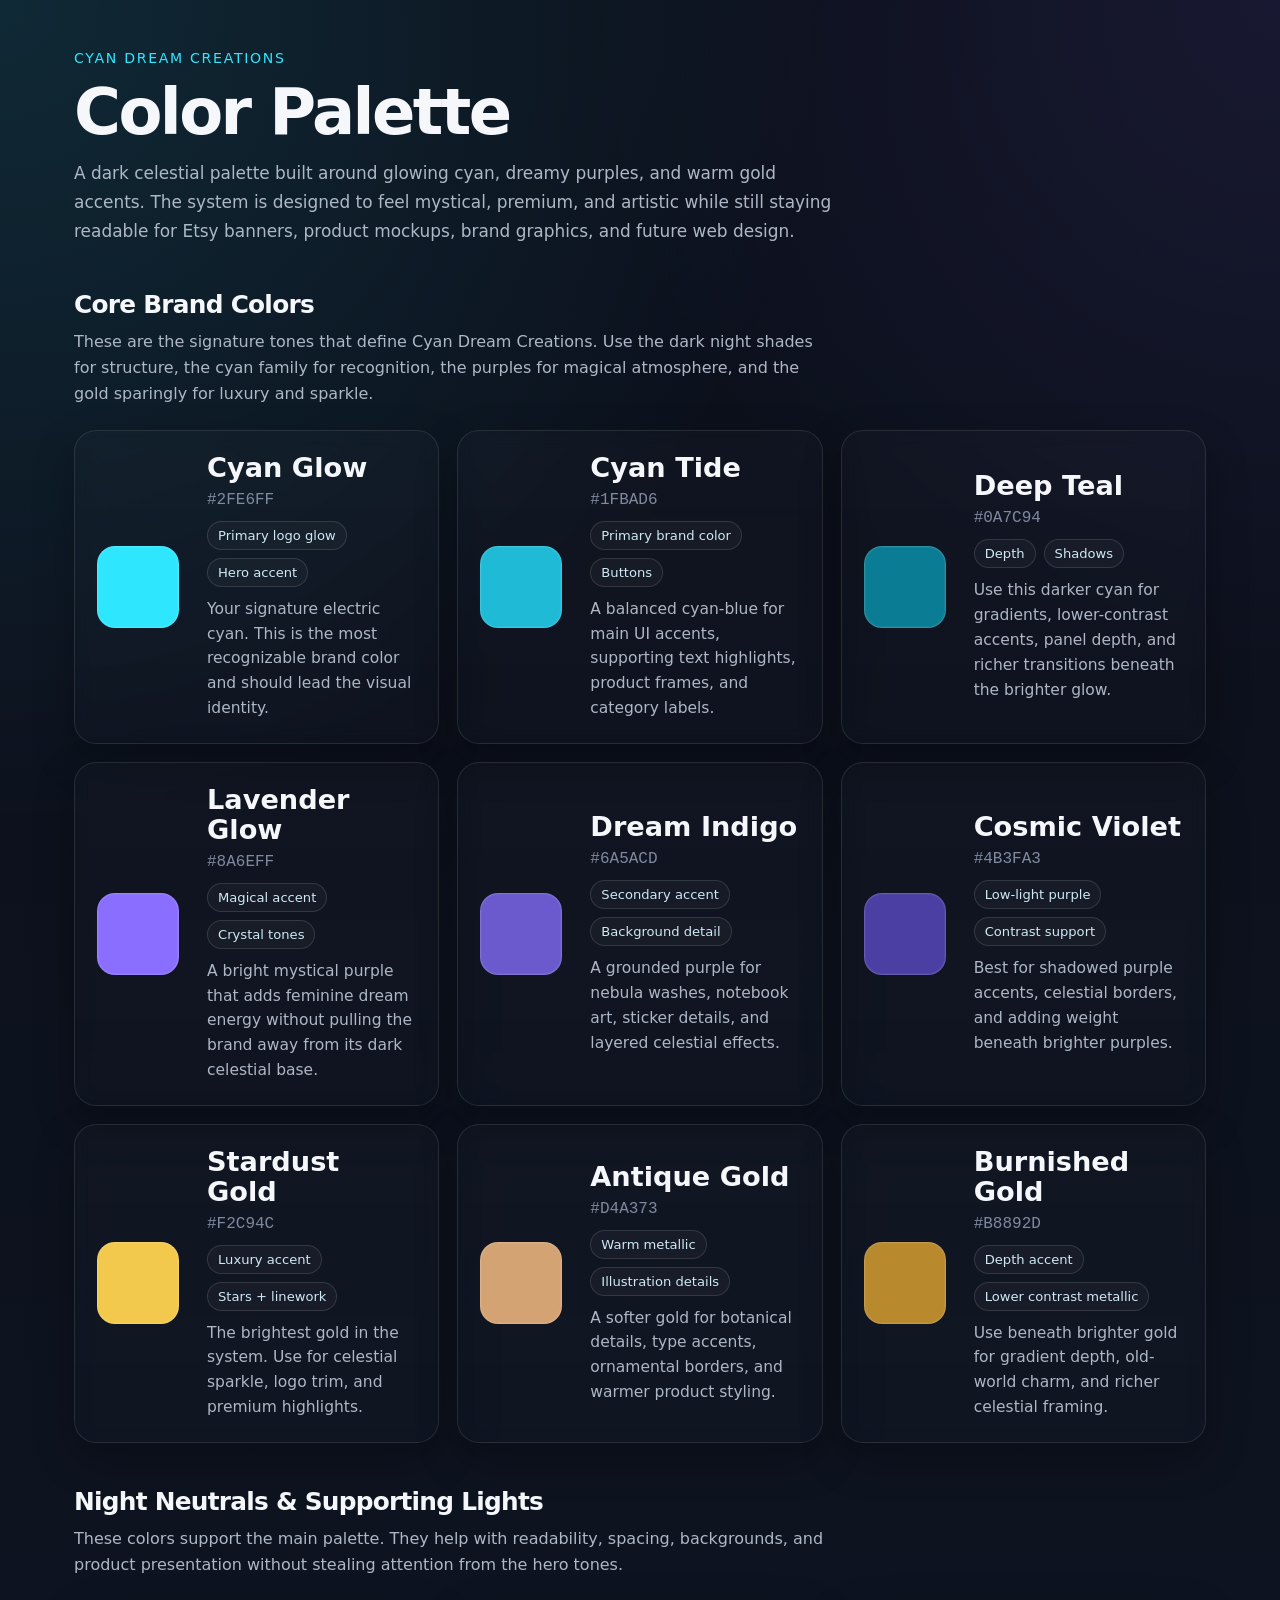
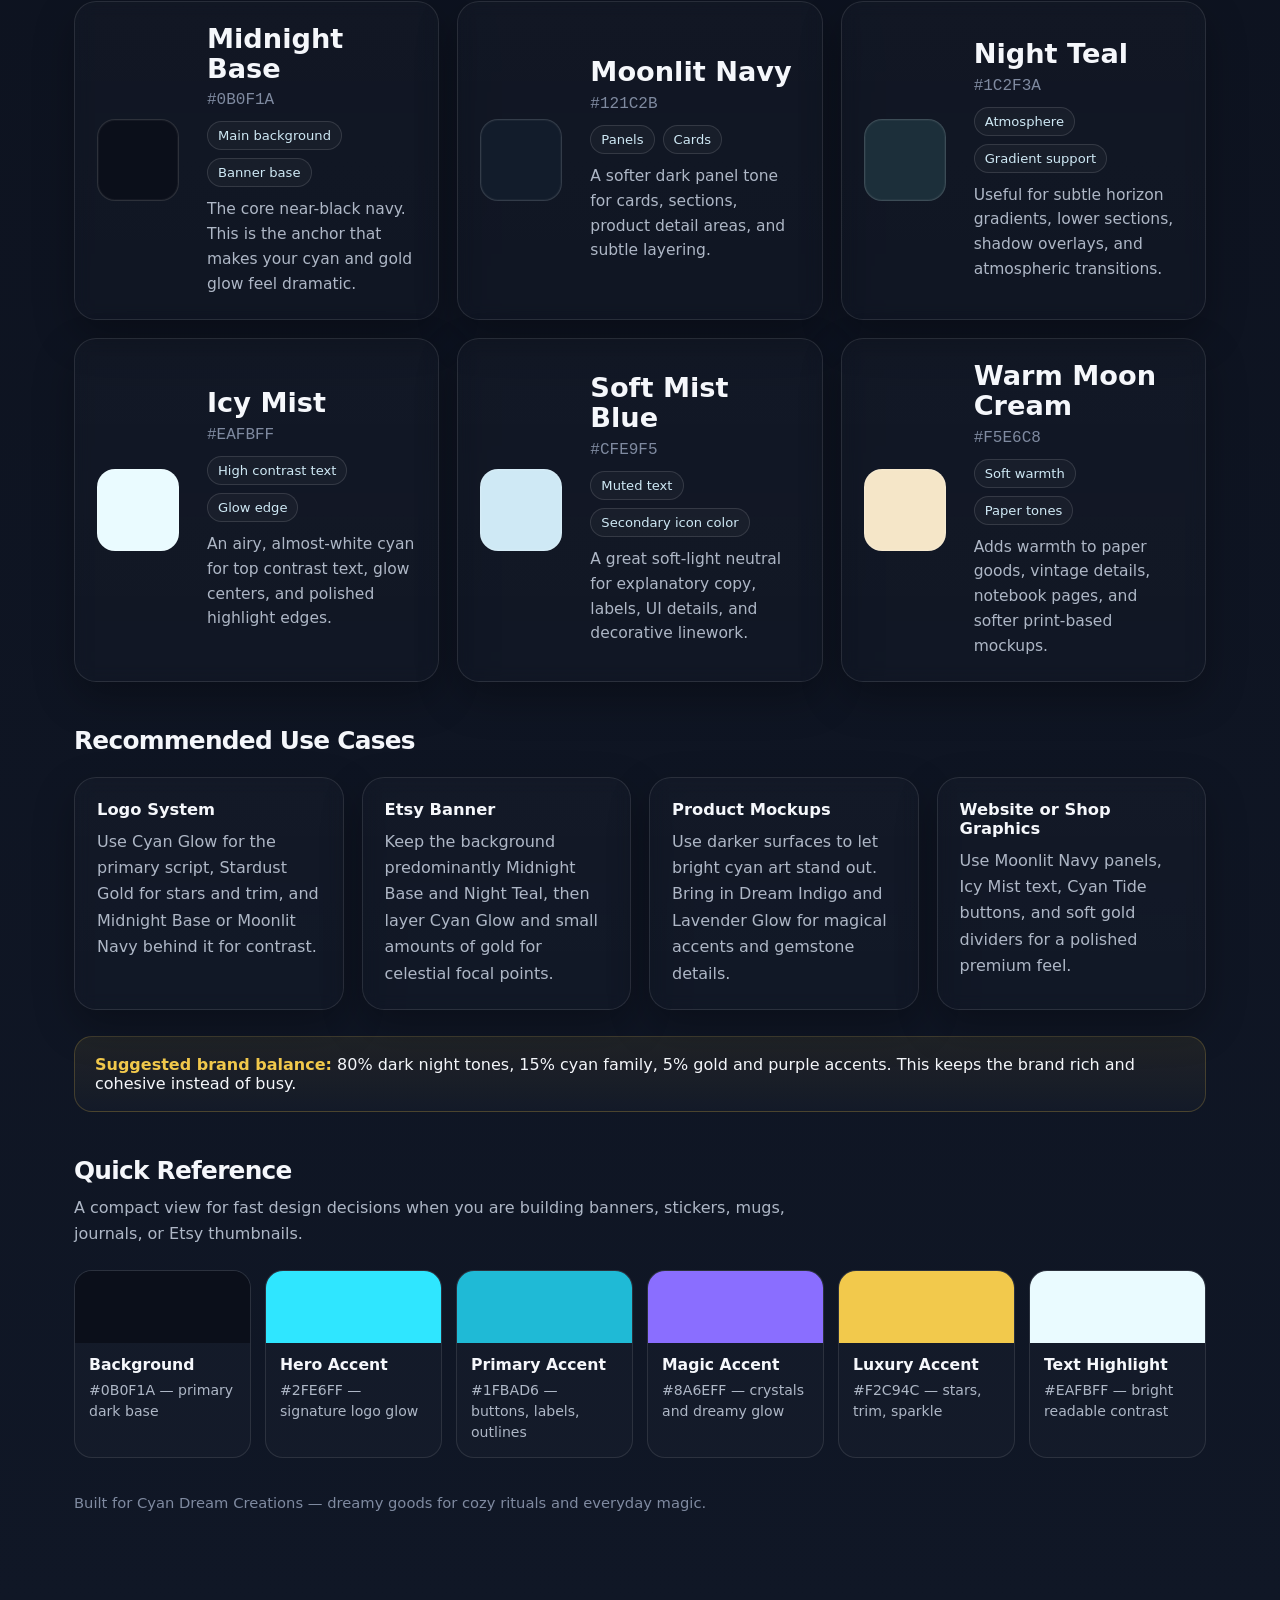
==== index.html @ 08e85e18 "Color Pallet" ====
<!DOCTYPE html>
<html lang="en">
  <head>
    <meta charset="UTF-8" />
    <meta name="viewport" content="width=device-width, initial-scale=1.0" />
    <title>Cyan Dream Creations — Color Palette</title>
    <style>
      :root {
        --bg: #0b0f1a;
        --panel: #121c2b;
        --panel-2: #162336;
        --border: rgba(255, 255, 255, 0.1);
        --text: #f5f7fb;
        --muted: #aeb7c6;
        --muted-2: #7f8aa0;

        --cyan-100: #eafbff;
        --cyan-300: #2fe6ff;
        --cyan-500: #1fbad6;
        --cyan-700: #0a7c94;

        --purple-400: #8a6eff;
        --purple-500: #6a5acd;
        --purple-700: #4b3fa3;

        --gold-300: #f2c94c;
        --gold-500: #d4a373;
        --gold-700: #b8892d;

        --night-700: #1c2f3a;
        --mist-200: #cfe9f5;
        --cream-200: #f5e6c8;

        --shadow: 0 16px 40px rgba(0, 0, 0, 0.28);
        --radius: 22px;
      }

      * {
        box-sizing: border-box;
      }

      body {
        margin: 0;
        font-family: Inter, ui-sans-serif, system-ui, -apple-system, BlinkMacSystemFont, "Segoe UI", sans-serif;
        color: var(--text);
        background:
          radial-gradient(circle at top left, rgba(47, 230, 255, 0.12), transparent 24%),
          radial-gradient(circle at top right, rgba(138, 110, 255, 0.1), transparent 20%),
          linear-gradient(180deg, #0b0f1a 0%, #101726 100%);
        min-height: 100vh;
      }

      .wrap {
        max-width: 1180px;
        margin: 0 auto;
        padding: 48px 24px 80px;
      }

      .hero {
        margin-bottom: 42px;
      }

      .eyebrow {
        display: inline-block;
        color: var(--cyan-300);
        font-size: 0.88rem;
        letter-spacing: 0.12em;
        text-transform: uppercase;
        margin-bottom: 14px;
      }

      h1 {
        margin: 0 0 14px;
        font-size: clamp(2.3rem, 5vw, 4rem);
        line-height: 1.02;
        letter-spacing: -0.04em;
      }

      .hero p {
        max-width: 760px;
        margin: 0;
        color: var(--muted);
        font-size: 1.06rem;
        line-height: 1.7;
      }

      .section {
        margin-top: 44px;
      }

      .section h2 {
        margin: 0 0 10px;
        font-size: 1.55rem;
        letter-spacing: -0.03em;
      }

      .section-note {
        margin: 0 0 22px;
        color: var(--muted);
        line-height: 1.65;
        max-width: 760px;
      }

      .grid {
        display: grid;
        gap: 18px;
      }

      .grid.cards {
        grid-template-columns: repeat(auto-fit, minmax(290px, 1fr));
      }

      .card {
        background: linear-gradient(180deg, rgba(255,255,255,0.02), rgba(255,255,255,0.01));
        border: 1px solid var(--border);
        border-radius: var(--radius);
        padding: 22px;
        box-shadow: var(--shadow);
        backdrop-filter: blur(8px);
      }

      .color-card {
        display: grid;
        grid-template-columns: 92px 1fr;
        gap: 18px;
        align-items: center;
        min-height: 148px;
      }

      .swatch {
        width: 82px;
        height: 82px;
        border-radius: 18px;
        border: 1px solid rgba(255,255,255,0.14);
        box-shadow: inset 0 0 0 1px rgba(255,255,255,0.04);
      }

      .label {
        margin: 0 0 6px;
        font-size: 1.7rem;
        line-height: 1.1;
      }

      .hex {
        display: inline-block;
        color: var(--muted-2);
        font-family: ui-monospace, SFMono-Regular, Menlo, Consolas, monospace;
        font-size: 1rem;
        margin-bottom: 12px;
      }

      .meta {
        display: flex;
        flex-wrap: wrap;
        gap: 8px;
        margin-bottom: 10px;
      }

      .chip {
        border: 1px solid rgba(255,255,255,0.12);
        color: var(--mist-200);
        padding: 6px 10px;
        border-radius: 999px;
        font-size: 0.82rem;
        background: rgba(255,255,255,0.03);
      }

      .desc {
        margin: 0;
        color: var(--muted);
        line-height: 1.6;
        font-size: 0.97rem;
      }

      .usage {
        display: grid;
        grid-template-columns: repeat(auto-fit, minmax(220px, 1fr));
        gap: 18px;
        margin-top: 22px;
      }

      .usage h3 {
        margin: 0 0 10px;
        font-size: 1.02rem;
      }

      .usage p {
        margin: 0;
        color: var(--muted);
        line-height: 1.65;
      }

      .brand-rule {
        margin-top: 26px;
        padding: 18px 20px;
        border-radius: 18px;
        border: 1px solid rgba(242, 201, 76, 0.2);
        background: linear-gradient(180deg, rgba(242, 201, 76, 0.08), rgba(255,255,255,0.02));
      }

      .brand-rule strong {
        color: var(--gold-300);
      }

      .mini-grid {
        display: grid;
        grid-template-columns: repeat(auto-fit, minmax(160px, 1fr));
        gap: 14px;
        margin-top: 18px;
      }

      .mini {
        border: 1px solid var(--border);
        border-radius: 18px;
        overflow: hidden;
        background: rgba(255,255,255,0.02);
      }

      .mini .top {
        height: 72px;
      }

      .mini .bottom {
        padding: 12px 14px 14px;
      }

      .mini .bottom h4 {
        margin: 0 0 6px;
        font-size: 0.98rem;
      }

      .mini .bottom p {
        margin: 0;
        font-size: 0.88rem;
        line-height: 1.5;
        color: var(--muted);
      }

      .footer-note {
        margin-top: 36px;
        color: var(--muted-2);
        font-size: 0.92rem;
      }

      @media (max-width: 720px) {
        .wrap {
          padding: 32px 16px 60px;
        }

        .color-card {
          grid-template-columns: 1fr;
          align-items: start;
        }

        .swatch {
          width: 100%;
          height: 92px;
        }
      }
    </style>
  </head>
  <body>
    <main class="wrap">
      <section class="hero">
        <div class="eyebrow">Cyan Dream Creations</div>
        <h1>Color Palette</h1>
        <p>
          A dark celestial palette built around glowing cyan, dreamy purples, and warm gold accents.
          The system is designed to feel mystical, premium, and artistic while still staying readable
          for Etsy banners, product mockups, brand graphics, and future web design.
        </p>
      </section>

      <section class="section">
        <h2>Core Brand Colors</h2>
        <p class="section-note">
          These are the signature tones that define Cyan Dream Creations. Use the dark night shades for structure,
          the cyan family for recognition, the purples for magical atmosphere, and the gold sparingly for luxury and sparkle.
        </p>

        <div class="grid cards">
          <article class="card color-card">
            <div class="swatch" style="background:#2FE6FF"></div>
            <div>
              <h3 class="label">Cyan Glow</h3>
              <span class="hex">#2FE6FF</span>
              <div class="meta">
                <span class="chip">Primary logo glow</span>
                <span class="chip">Hero accent</span>
              </div>
              <p class="desc">Your signature electric cyan. This is the most recognizable brand color and should lead the visual identity.</p>
            </div>
          </article>

          <article class="card color-card">
            <div class="swatch" style="background:#1FBAD6"></div>
            <div>
              <h3 class="label">Cyan Tide</h3>
              <span class="hex">#1FBAD6</span>
              <div class="meta">
                <span class="chip">Primary brand color</span>
                <span class="chip">Buttons</span>
              </div>
              <p class="desc">A balanced cyan-blue for main UI accents, supporting text highlights, product frames, and category labels.</p>
            </div>
          </article>

          <article class="card color-card">
            <div class="swatch" style="background:#0A7C94"></div>
            <div>
              <h3 class="label">Deep Teal</h3>
              <span class="hex">#0A7C94</span>
              <div class="meta">
                <span class="chip">Depth</span>
                <span class="chip">Shadows</span>
              </div>
              <p class="desc">Use this darker cyan for gradients, lower-contrast accents, panel depth, and richer transitions beneath the brighter glow.</p>
            </div>
          </article>

          <article class="card color-card">
            <div class="swatch" style="background:#8A6EFF"></div>
            <div>
              <h3 class="label">Lavender Glow</h3>
              <span class="hex">#8A6EFF</span>
              <div class="meta">
                <span class="chip">Magical accent</span>
                <span class="chip">Crystal tones</span>
              </div>
              <p class="desc">A bright mystical purple that adds feminine dream energy without pulling the brand away from its dark celestial base.</p>
            </div>
          </article>

          <article class="card color-card">
            <div class="swatch" style="background:#6A5ACD"></div>
            <div>
              <h3 class="label">Dream Indigo</h3>
              <span class="hex">#6A5ACD</span>
              <div class="meta">
                <span class="chip">Secondary accent</span>
                <span class="chip">Background detail</span>
              </div>
              <p class="desc">A grounded purple for nebula washes, notebook art, sticker details, and layered celestial effects.</p>
            </div>
          </article>

          <article class="card color-card">
            <div class="swatch" style="background:#4B3FA3"></div>
            <div>
              <h3 class="label">Cosmic Violet</h3>
              <span class="hex">#4B3FA3</span>
              <div class="meta">
                <span class="chip">Low-light purple</span>
                <span class="chip">Contrast support</span>
              </div>
              <p class="desc">Best for shadowed purple accents, celestial borders, and adding weight beneath brighter purples.</p>
            </div>
          </article>

          <article class="card color-card">
            <div class="swatch" style="background:#F2C94C"></div>
            <div>
              <h3 class="label">Stardust Gold</h3>
              <span class="hex">#F2C94C</span>
              <div class="meta">
                <span class="chip">Luxury accent</span>
                <span class="chip">Stars + linework</span>
              </div>
              <p class="desc">The brightest gold in the system. Use for celestial sparkle, logo trim, and premium highlights.</p>
            </div>
          </article>

          <article class="card color-card">
            <div class="swatch" style="background:#D4A373"></div>
            <div>
              <h3 class="label">Antique Gold</h3>
              <span class="hex">#D4A373</span>
              <div class="meta">
                <span class="chip">Warm metallic</span>
                <span class="chip">Illustration details</span>
              </div>
              <p class="desc">A softer gold for botanical details, type accents, ornamental borders, and warmer product styling.</p>
            </div>
          </article>

          <article class="card color-card">
            <div class="swatch" style="background:#B8892D"></div>
            <div>
              <h3 class="label">Burnished Gold</h3>
              <span class="hex">#B8892D</span>
              <div class="meta">
                <span class="chip">Depth accent</span>
                <span class="chip">Lower contrast metallic</span>
              </div>
              <p class="desc">Use beneath brighter gold for gradient depth, old-world charm, and richer celestial framing.</p>
            </div>
          </article>
        </div>
      </section>

      <section class="section">
        <h2>Night Neutrals & Supporting Lights</h2>
        <p class="section-note">
          These colors support the main palette. They help with readability, spacing, backgrounds, and product presentation without stealing attention from the hero tones.
        </p>

        <div class="grid cards">
          <article class="card color-card">
            <div class="swatch" style="background:#0B0F1A"></div>
            <div>
              <h3 class="label">Midnight Base</h3>
              <span class="hex">#0B0F1A</span>
              <div class="meta">
                <span class="chip">Main background</span>
                <span class="chip">Banner base</span>
              </div>
              <p class="desc">The core near-black navy. This is the anchor that makes your cyan and gold glow feel dramatic.</p>
            </div>
          </article>

          <article class="card color-card">
            <div class="swatch" style="background:#121C2B"></div>
            <div>
              <h3 class="label">Moonlit Navy</h3>
              <span class="hex">#121C2B</span>
              <div class="meta">
                <span class="chip">Panels</span>
                <span class="chip">Cards</span>
              </div>
              <p class="desc">A softer dark panel tone for cards, sections, product detail areas, and subtle layering.</p>
            </div>
          </article>

          <article class="card color-card">
            <div class="swatch" style="background:#1C2F3A"></div>
            <div>
              <h3 class="label">Night Teal</h3>
              <span class="hex">#1C2F3A</span>
              <div class="meta">
                <span class="chip">Atmosphere</span>
                <span class="chip">Gradient support</span>
              </div>
              <p class="desc">Useful for subtle horizon gradients, lower sections, shadow overlays, and atmospheric transitions.</p>
            </div>
          </article>

          <article class="card color-card">
            <div class="swatch" style="background:#EAFBFF"></div>
            <div>
              <h3 class="label">Icy Mist</h3>
              <span class="hex">#EAFBFF</span>
              <div class="meta">
                <span class="chip">High contrast text</span>
                <span class="chip">Glow edge</span>
              </div>
              <p class="desc">An airy, almost-white cyan for top contrast text, glow centers, and polished highlight edges.</p>
            </div>
          </article>

          <article class="card color-card">
            <div class="swatch" style="background:#CFE9F5"></div>
            <div>
              <h3 class="label">Soft Mist Blue</h3>
              <span class="hex">#CFE9F5</span>
              <div class="meta">
                <span class="chip">Muted text</span>
                <span class="chip">Secondary icon color</span>
              </div>
              <p class="desc">A great soft-light neutral for explanatory copy, labels, UI details, and decorative linework.</p>
            </div>
          </article>

          <article class="card color-card">
            <div class="swatch" style="background:#F5E6C8"></div>
            <div>
              <h3 class="label">Warm Moon Cream</h3>
              <span class="hex">#F5E6C8</span>
              <div class="meta">
                <span class="chip">Soft warmth</span>
                <span class="chip">Paper tones</span>
              </div>
              <p class="desc">Adds warmth to paper goods, vintage details, notebook pages, and softer print-based mockups.</p>
            </div>
          </article>
        </div>
      </section>

      <section class="section">
        <h2>Recommended Use Cases</h2>
        <div class="usage">
          <article class="card">
            <h3>Logo System</h3>
            <p>Use Cyan Glow for the primary script, Stardust Gold for stars and trim, and Midnight Base or Moonlit Navy behind it for contrast.</p>
          </article>
          <article class="card">
            <h3>Etsy Banner</h3>
            <p>Keep the background predominantly Midnight Base and Night Teal, then layer Cyan Glow and small amounts of gold for celestial focal points.</p>
          </article>
          <article class="card">
            <h3>Product Mockups</h3>
            <p>Use darker surfaces to let bright cyan art stand out. Bring in Dream Indigo and Lavender Glow for magical accents and gemstone details.</p>
          </article>
          <article class="card">
            <h3>Website or Shop Graphics</h3>
            <p>Use Moonlit Navy panels, Icy Mist text, Cyan Tide buttons, and soft gold dividers for a polished premium feel.</p>
          </article>
        </div>

        <div class="brand-rule">
          <strong>Suggested brand balance:</strong> 80% dark night tones, 15% cyan family, 5% gold and purple accents. This keeps the brand rich and cohesive instead of busy.
        </div>
      </section>

      <section class="section">
        <h2>Quick Reference</h2>
        <p class="section-note">
          A compact view for fast design decisions when you are building banners, stickers, mugs, journals, or Etsy thumbnails.
        </p>
        <div class="mini-grid">
          <div class="mini">
            <div class="top" style="background:#0B0F1A"></div>
            <div class="bottom"><h4>Background</h4><p>#0B0F1A — primary dark base</p></div>
          </div>
          <div class="mini">
            <div class="top" style="background:#2FE6FF"></div>
            <div class="bottom"><h4>Hero Accent</h4><p>#2FE6FF — signature logo glow</p></div>
          </div>
          <div class="mini">
            <div class="top" style="background:#1FBAD6"></div>
            <div class="bottom"><h4>Primary Accent</h4><p>#1FBAD6 — buttons, labels, outlines</p></div>
          </div>
          <div class="mini">
            <div class="top" style="background:#8A6EFF"></div>
            <div class="bottom"><h4>Magic Accent</h4><p>#8A6EFF — crystals and dreamy glow</p></div>
          </div>
          <div class="mini">
            <div class="top" style="background:#F2C94C"></div>
            <div class="bottom"><h4>Luxury Accent</h4><p>#F2C94C — stars, trim, sparkle</p></div>
          </div>
          <div class="mini">
            <div class="top" style="background:#EAFBFF"></div>
            <div class="bottom"><h4>Text Highlight</h4><p>#EAFBFF — bright readable contrast</p></div>
          </div>
        </div>
      </section>

      <p class="footer-note">Built for Cyan Dream Creations — dreamy goods for cozy rituals and everyday magic.</p>
    </main>
  </body>
</html>
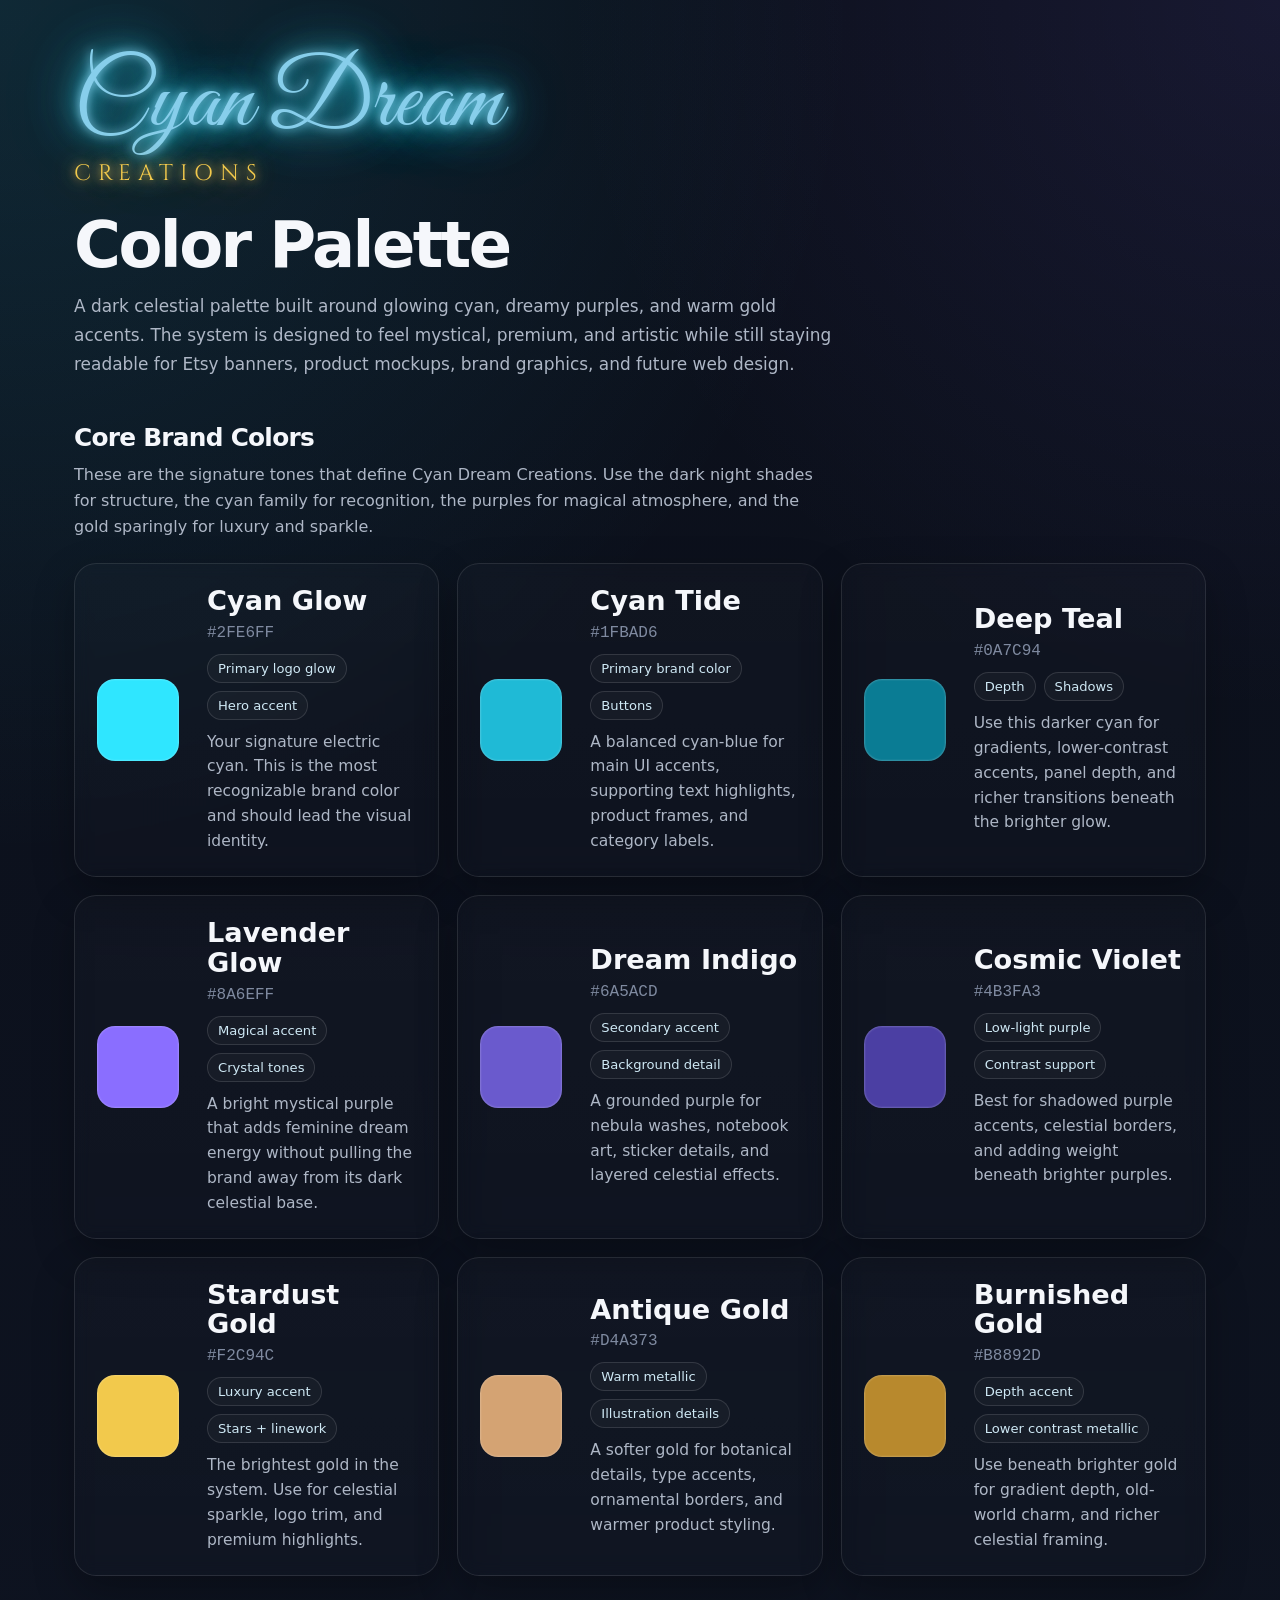
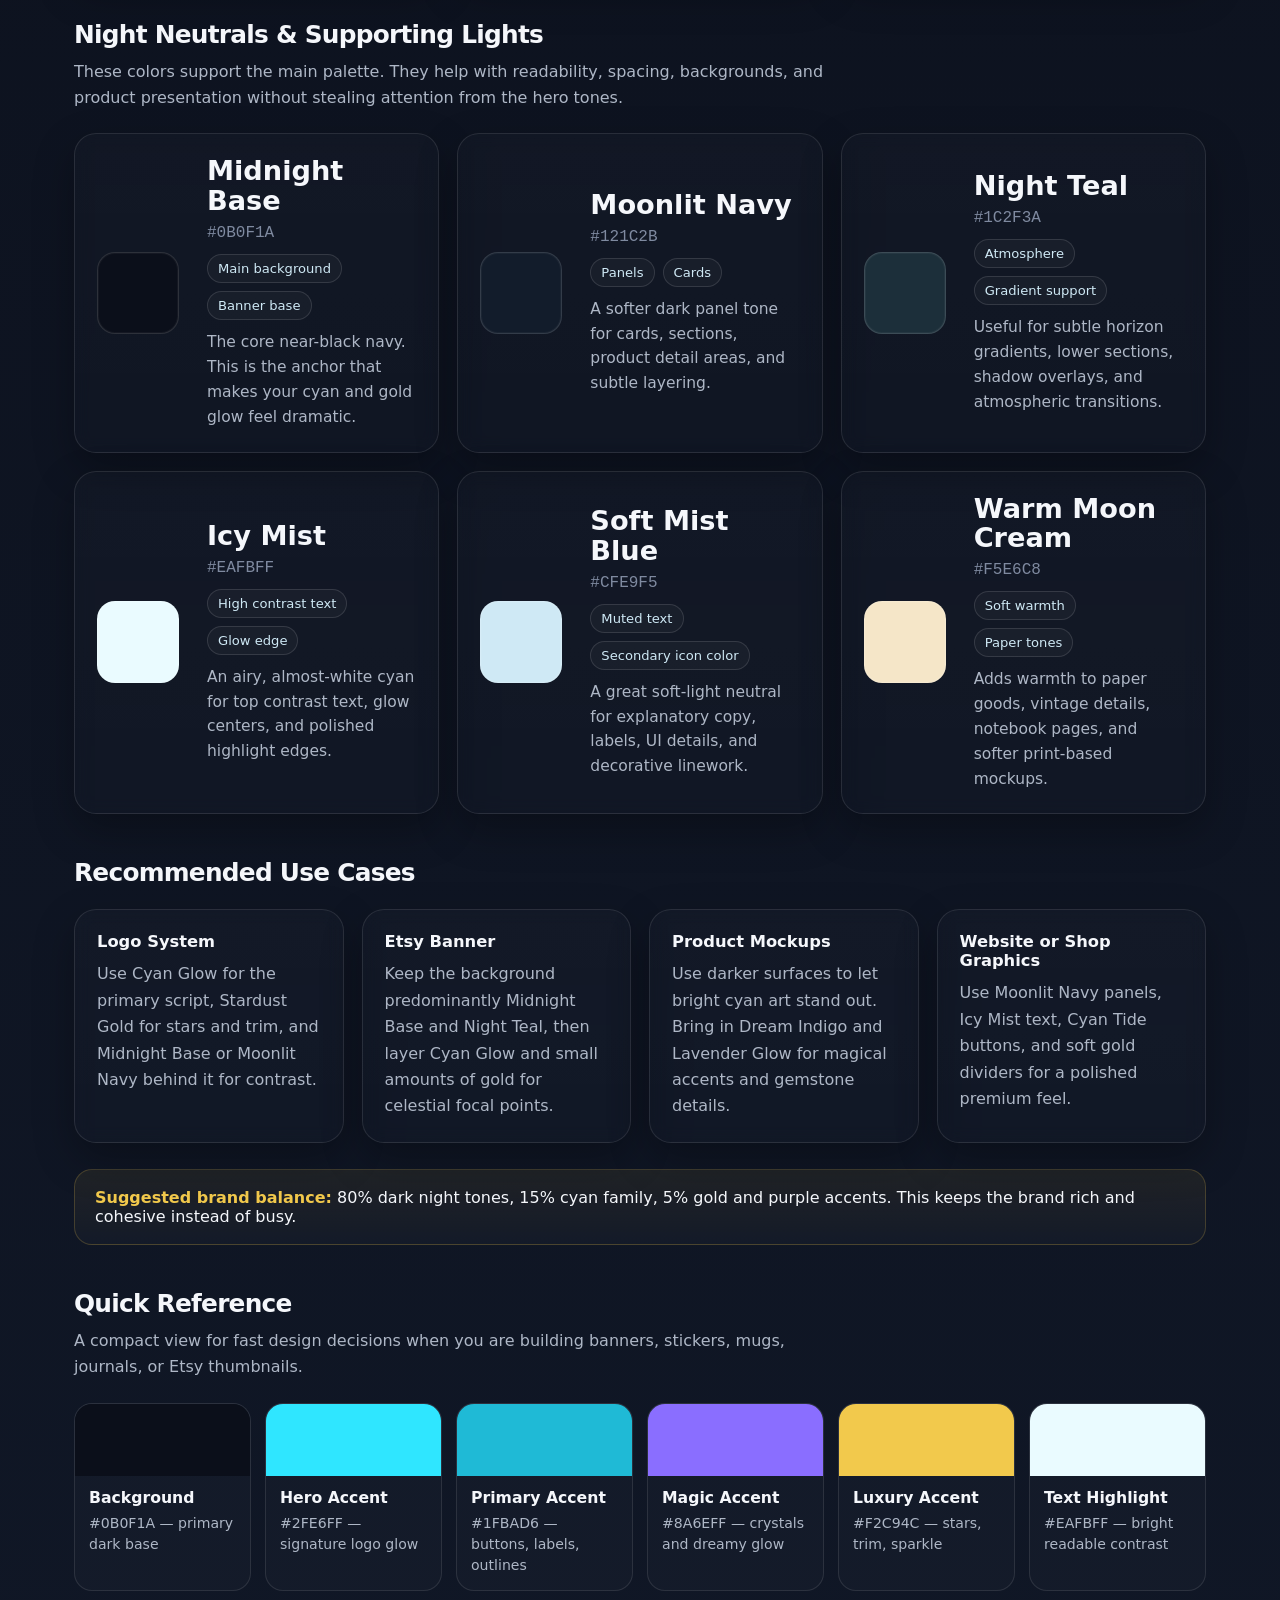
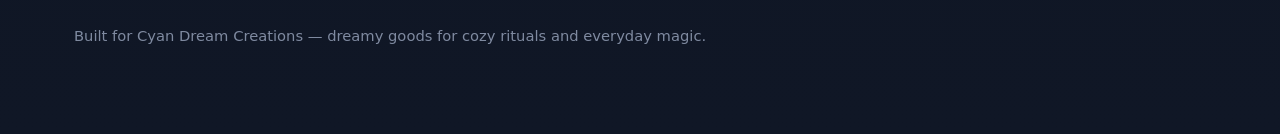
==== commit ef143d65: "add fonts for the Logo" ====
--- a/index.html
+++ b/index.html
@@ -242,6 +242,54 @@
         font-size: 0.92rem;
       }
 
+      @font-face {
+        font-family: 'Great Vibes';
+        src: url('assets/fonts/GreatVibes-Regular.ttf') format('truetype');
+        font-weight: normal;
+        font-style: normal;
+      }
+
+      @font-face {
+        font-family: 'Cinzel';
+        src: url('assets/fonts/Cinzel-VariableFont_wght.ttf') format('truetype');
+        font-weight: 100 900;
+        font-style: normal;
+      }
+
+      .logo {
+        margin-bottom: 28px;
+        line-height: 1;
+      }
+
+      .logo-main {
+        display: block;
+        font-family: 'Great Vibes', cursive;
+        font-size: clamp(3rem, 8vw, 6rem);
+        color: #87CEEB;
+        text-shadow:
+          0 0 10px #87CEEB,
+          0 0 25px #2FE6FF,
+          0 0 50px #1FBAD6,
+          0 0 80px rgba(47, 230, 255, 0.4);
+        line-height: 1.15;
+      }
+
+      .logo-sub {
+        display: block;
+        font-family: 'Cinzel', serif;
+        font-size: clamp(0.85rem, 2.2vw, 1.4rem);
+        font-weight: 400;
+        letter-spacing: 0.3em;
+        text-transform: uppercase;
+        color: #F2C94C;
+        text-shadow:
+          0 0 8px #F2C94C,
+          0 0 20px #D4A373,
+          0 0 40px #B8892D,
+          0 0 70px rgba(242, 201, 76, 0.35);
+        margin-top: 4px;
+      }
+
       @media (max-width: 720px) {
         .wrap {
           padding: 32px 16px 60px;
@@ -262,7 +310,10 @@
   <body>
     <main class="wrap">
       <section class="hero">
-        <div class="eyebrow">Cyan Dream Creations</div>
+        <div class="logo">
+          <span class="logo-main">Cyan Dream</span>
+          <span class="logo-sub">Creations</span>
+        </div>
         <h1>Color Palette</h1>
         <p>
           A dark celestial palette built around glowing cyan, dreamy purples, and warm gold accents.
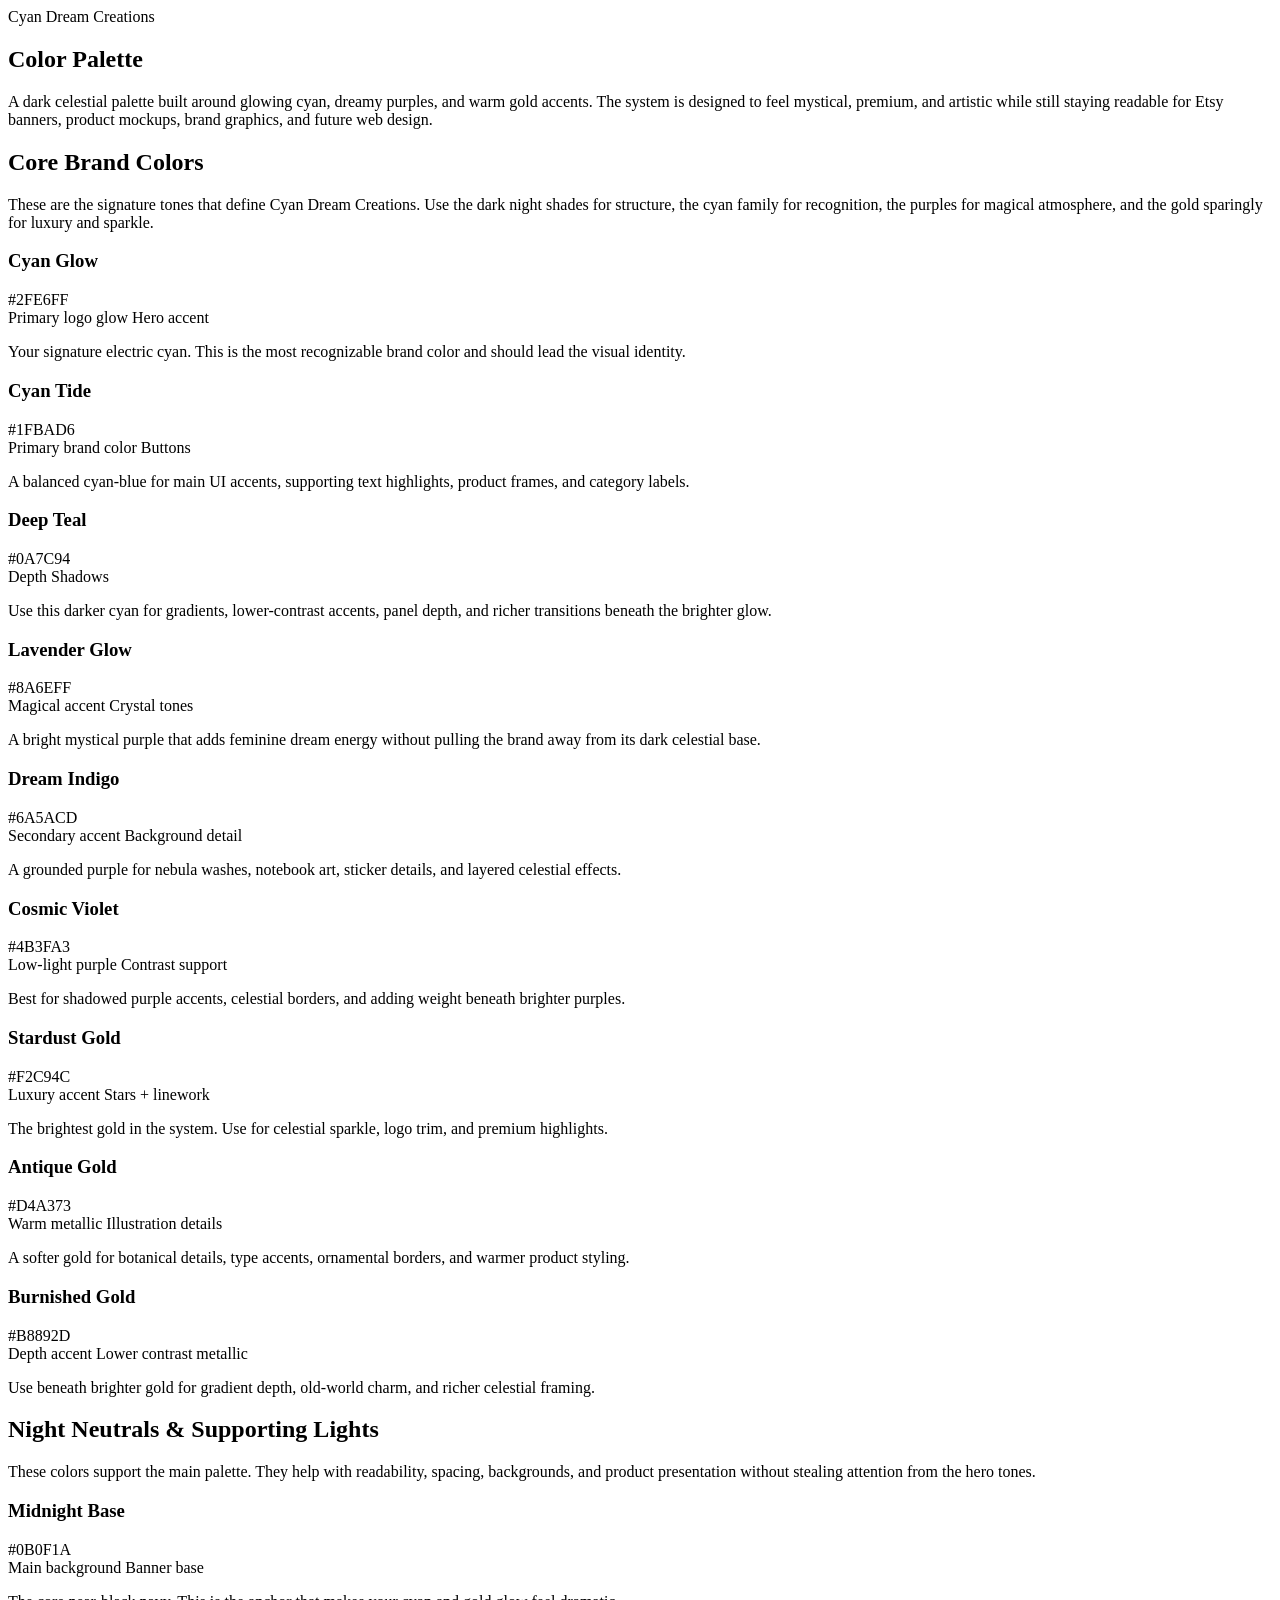
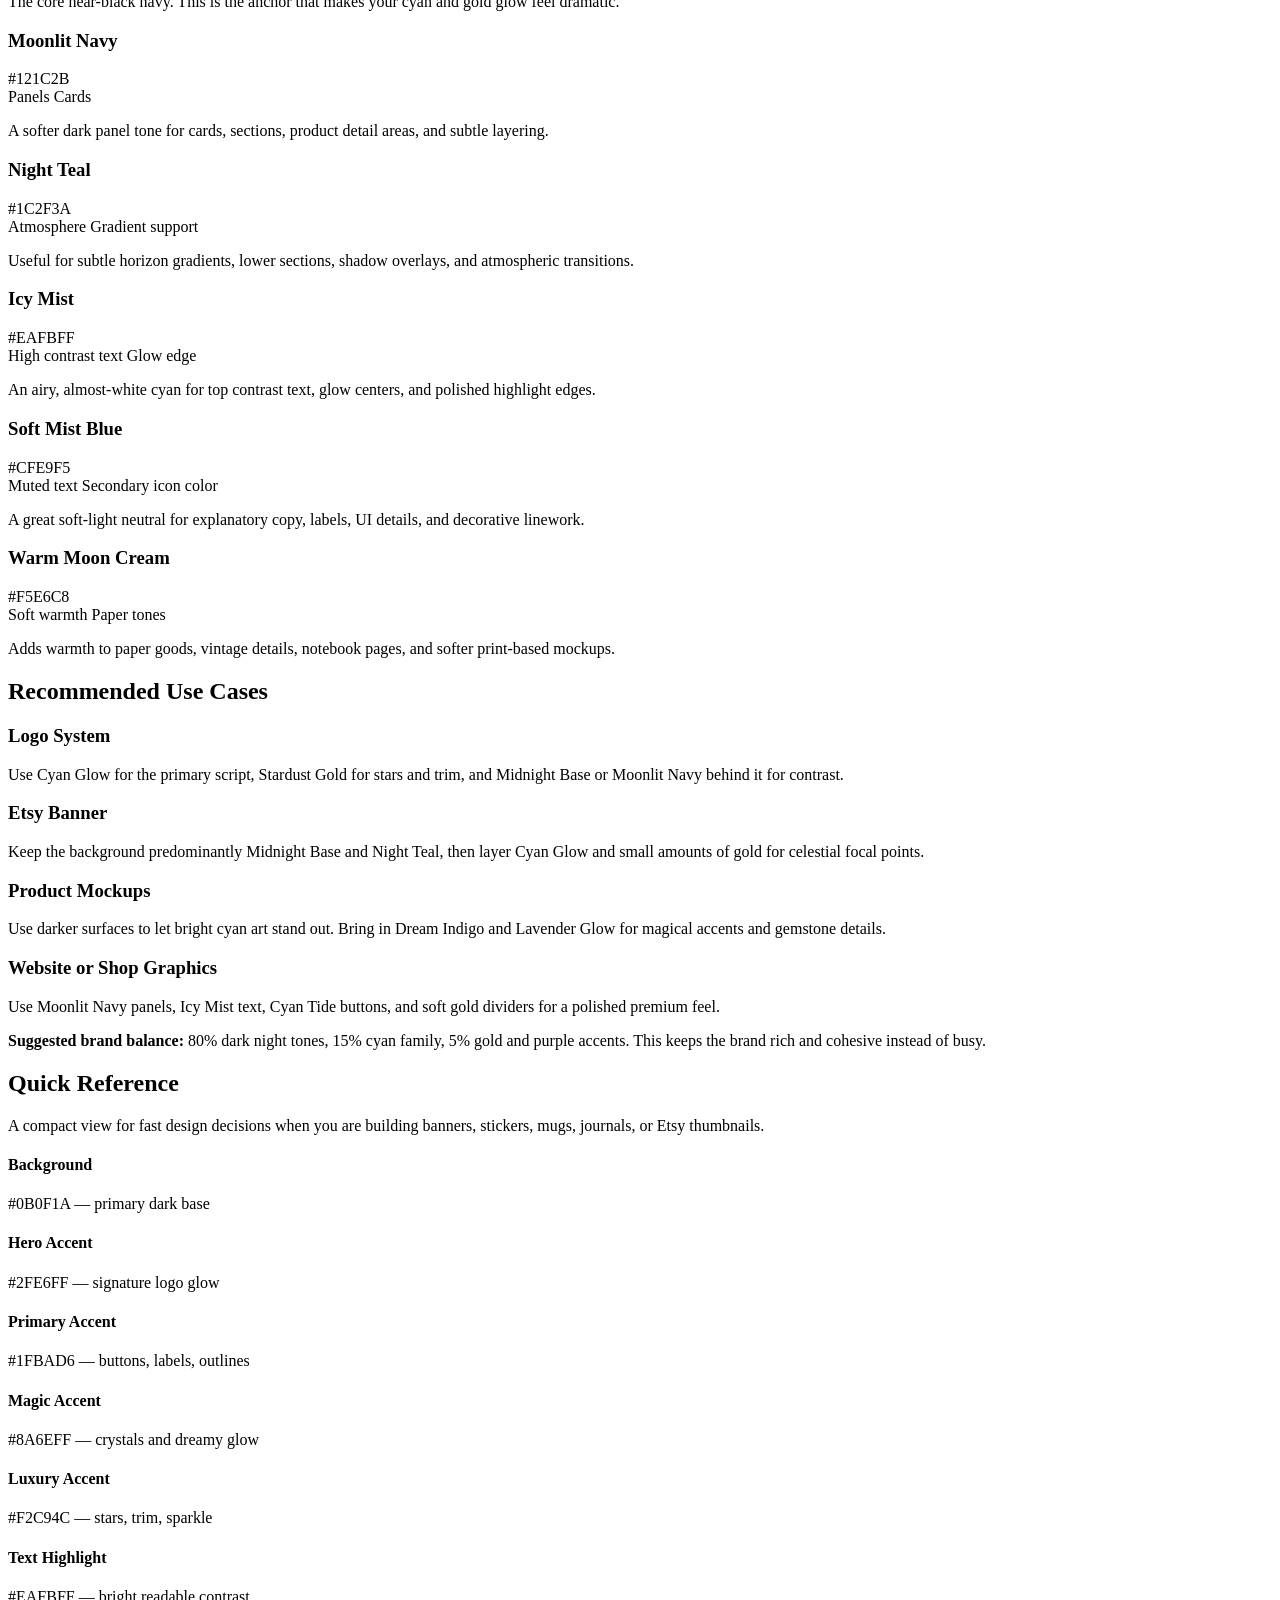
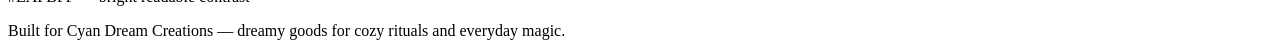
==== commit 6397054e: "add styles" ====
--- a/index.html
+++ b/index.html
@@ -5,306 +5,7 @@
     <meta name="viewport" content="width=device-width, initial-scale=1.0" />
     <title>Cyan Dream Creations — Color Palette</title>
     <style>
-      :root {
-        --bg: #0b0f1a;
-        --panel: #121c2b;
-        --panel-2: #162336;
-        --border: rgba(255, 255, 255, 0.1);
-        --text: #f5f7fb;
-        --muted: #aeb7c6;
-        --muted-2: #7f8aa0;
-
-        --cyan-100: #eafbff;
-        --cyan-300: #2fe6ff;
-        --cyan-500: #1fbad6;
-        --cyan-700: #0a7c94;
-
-        --purple-400: #8a6eff;
-        --purple-500: #6a5acd;
-        --purple-700: #4b3fa3;
-
-        --gold-300: #f2c94c;
-        --gold-500: #d4a373;
-        --gold-700: #b8892d;
-
-        --night-700: #1c2f3a;
-        --mist-200: #cfe9f5;
-        --cream-200: #f5e6c8;
-
-        --shadow: 0 16px 40px rgba(0, 0, 0, 0.28);
-        --radius: 22px;
-      }
-
-      * {
-        box-sizing: border-box;
-      }
-
-      body {
-        margin: 0;
-        font-family: Inter, ui-sans-serif, system-ui, -apple-system, BlinkMacSystemFont, "Segoe UI", sans-serif;
-        color: var(--text);
-        background:
-          radial-gradient(circle at top left, rgba(47, 230, 255, 0.12), transparent 24%),
-          radial-gradient(circle at top right, rgba(138, 110, 255, 0.1), transparent 20%),
-          linear-gradient(180deg, #0b0f1a 0%, #101726 100%);
-        min-height: 100vh;
-      }
-
-      .wrap {
-        max-width: 1180px;
-        margin: 0 auto;
-        padding: 48px 24px 80px;
-      }
-
-      .hero {
-        margin-bottom: 42px;
-      }
-
-      .eyebrow {
-        display: inline-block;
-        color: var(--cyan-300);
-        font-size: 0.88rem;
-        letter-spacing: 0.12em;
-        text-transform: uppercase;
-        margin-bottom: 14px;
-      }
-
-      h1 {
-        margin: 0 0 14px;
-        font-size: clamp(2.3rem, 5vw, 4rem);
-        line-height: 1.02;
-        letter-spacing: -0.04em;
-      }
-
-      .hero p {
-        max-width: 760px;
-        margin: 0;
-        color: var(--muted);
-        font-size: 1.06rem;
-        line-height: 1.7;
-      }
-
-      .section {
-        margin-top: 44px;
-      }
-
-      .section h2 {
-        margin: 0 0 10px;
-        font-size: 1.55rem;
-        letter-spacing: -0.03em;
-      }
-
-      .section-note {
-        margin: 0 0 22px;
-        color: var(--muted);
-        line-height: 1.65;
-        max-width: 760px;
-      }
-
-      .grid {
-        display: grid;
-        gap: 18px;
-      }
-
-      .grid.cards {
-        grid-template-columns: repeat(auto-fit, minmax(290px, 1fr));
-      }
-
-      .card {
-        background: linear-gradient(180deg, rgba(255,255,255,0.02), rgba(255,255,255,0.01));
-        border: 1px solid var(--border);
-        border-radius: var(--radius);
-        padding: 22px;
-        box-shadow: var(--shadow);
-        backdrop-filter: blur(8px);
-      }
-
-      .color-card {
-        display: grid;
-        grid-template-columns: 92px 1fr;
-        gap: 18px;
-        align-items: center;
-        min-height: 148px;
-      }
-
-      .swatch {
-        width: 82px;
-        height: 82px;
-        border-radius: 18px;
-        border: 1px solid rgba(255,255,255,0.14);
-        box-shadow: inset 0 0 0 1px rgba(255,255,255,0.04);
-      }
-
-      .label {
-        margin: 0 0 6px;
-        font-size: 1.7rem;
-        line-height: 1.1;
-      }
-
-      .hex {
-        display: inline-block;
-        color: var(--muted-2);
-        font-family: ui-monospace, SFMono-Regular, Menlo, Consolas, monospace;
-        font-size: 1rem;
-        margin-bottom: 12px;
-      }
-
-      .meta {
-        display: flex;
-        flex-wrap: wrap;
-        gap: 8px;
-        margin-bottom: 10px;
-      }
-
-      .chip {
-        border: 1px solid rgba(255,255,255,0.12);
-        color: var(--mist-200);
-        padding: 6px 10px;
-        border-radius: 999px;
-        font-size: 0.82rem;
-        background: rgba(255,255,255,0.03);
-      }
-
-      .desc {
-        margin: 0;
-        color: var(--muted);
-        line-height: 1.6;
-        font-size: 0.97rem;
-      }
-
-      .usage {
-        display: grid;
-        grid-template-columns: repeat(auto-fit, minmax(220px, 1fr));
-        gap: 18px;
-        margin-top: 22px;
-      }
-
-      .usage h3 {
-        margin: 0 0 10px;
-        font-size: 1.02rem;
-      }
-
-      .usage p {
-        margin: 0;
-        color: var(--muted);
-        line-height: 1.65;
-      }
-
-      .brand-rule {
-        margin-top: 26px;
-        padding: 18px 20px;
-        border-radius: 18px;
-        border: 1px solid rgba(242, 201, 76, 0.2);
-        background: linear-gradient(180deg, rgba(242, 201, 76, 0.08), rgba(255,255,255,0.02));
-      }
-
-      .brand-rule strong {
-        color: var(--gold-300);
-      }
-
-      .mini-grid {
-        display: grid;
-        grid-template-columns: repeat(auto-fit, minmax(160px, 1fr));
-        gap: 14px;
-        margin-top: 18px;
-      }
-
-      .mini {
-        border: 1px solid var(--border);
-        border-radius: 18px;
-        overflow: hidden;
-        background: rgba(255,255,255,0.02);
-      }
-
-      .mini .top {
-        height: 72px;
-      }
-
-      .mini .bottom {
-        padding: 12px 14px 14px;
-      }
-
-      .mini .bottom h4 {
-        margin: 0 0 6px;
-        font-size: 0.98rem;
-      }
-
-      .mini .bottom p {
-        margin: 0;
-        font-size: 0.88rem;
-        line-height: 1.5;
-        color: var(--muted);
-      }
-
-      .footer-note {
-        margin-top: 36px;
-        color: var(--muted-2);
-        font-size: 0.92rem;
-      }
-
-      @font-face {
-        font-family: 'Great Vibes';
-        src: url('assets/fonts/GreatVibes-Regular.ttf') format('truetype');
-        font-weight: normal;
-        font-style: normal;
-      }
-
-      @font-face {
-        font-family: 'Cinzel';
-        src: url('assets/fonts/Cinzel-VariableFont_wght.ttf') format('truetype');
-        font-weight: 100 900;
-        font-style: normal;
-      }
-
-      .logo {
-        margin-bottom: 28px;
-        line-height: 1;
-      }
-
-      .logo-main {
-        display: block;
-        font-family: 'Great Vibes', cursive;
-        font-size: clamp(3rem, 8vw, 6rem);
-        color: #87CEEB;
-        text-shadow:
-          0 0 10px #87CEEB,
-          0 0 25px #2FE6FF,
-          0 0 50px #1FBAD6,
-          0 0 80px rgba(47, 230, 255, 0.4);
-        line-height: 1.15;
-      }
-
-      .logo-sub {
-        display: block;
-        font-family: 'Cinzel', serif;
-        font-size: clamp(0.85rem, 2.2vw, 1.4rem);
-        font-weight: 400;
-        letter-spacing: 0.3em;
-        text-transform: uppercase;
-        color: #F2C94C;
-        text-shadow:
-          0 0 8px #F2C94C,
-          0 0 20px #D4A373,
-          0 0 40px #B8892D,
-          0 0 70px rgba(242, 201, 76, 0.35);
-        margin-top: 4px;
-      }
-
-      @media (max-width: 720px) {
-        .wrap {
-          padding: 32px 16px 60px;
-        }
-
-        .color-card {
-          grid-template-columns: 1fr;
-          align-items: start;
-        }
-
-        .swatch {
-          width: 100%;
-          height: 92px;
-        }
-      }
+
     </style>
   </head>
   <body>
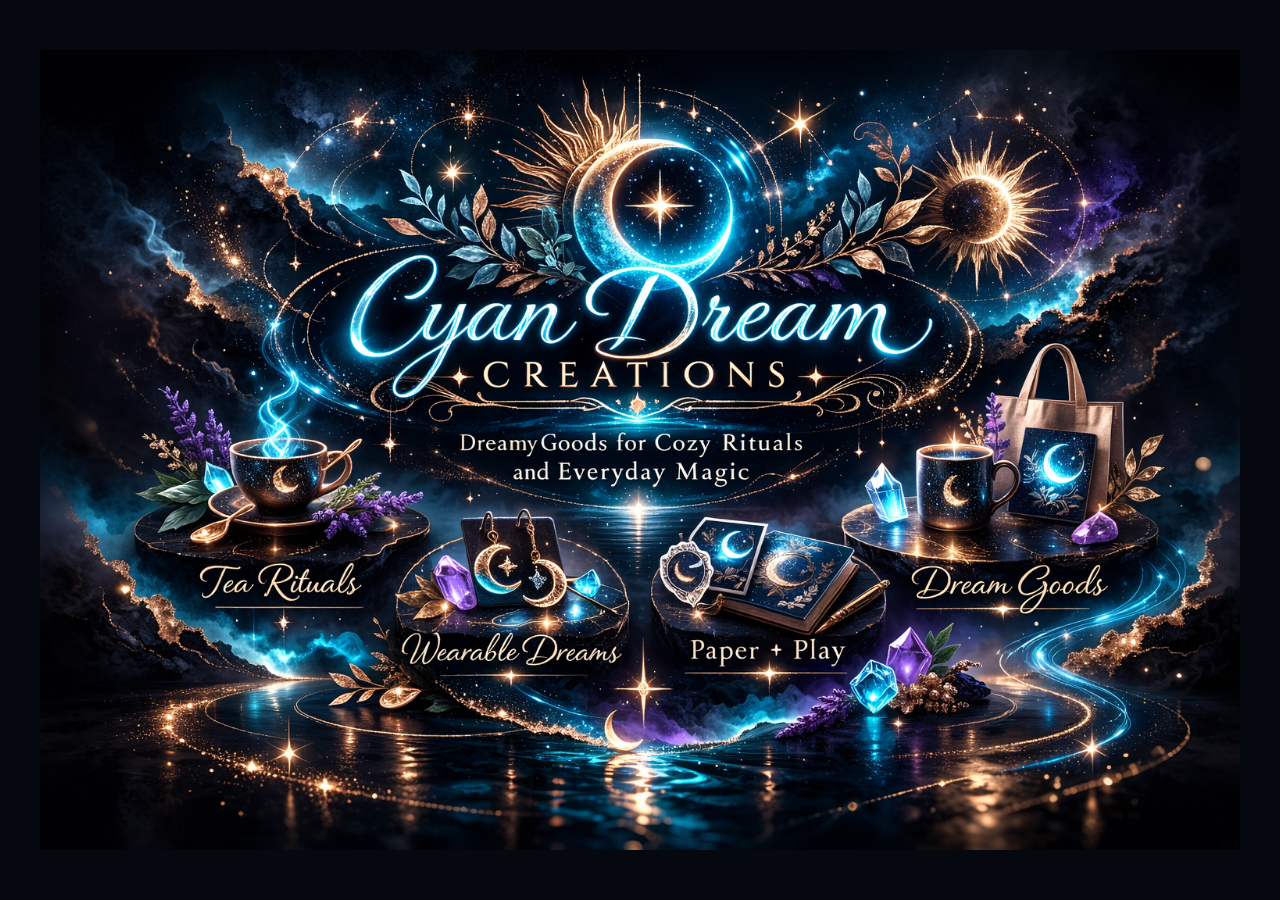
==== commit 615546de: "Splash screen" ====
--- a/index.html
+++ b/index.html
@@ -1,302 +1,44 @@
 <!DOCTYPE html>
 <html lang="en">
-  <head>
-    <meta charset="UTF-8" />
-    <meta name="viewport" content="width=device-width, initial-scale=1.0" />
-    <title>Cyan Dream Creations — Color Palette</title>
-    <style>
+<head>
+  <meta charset="UTF-8">
+  <meta name="viewport" content="width=device-width, initial-scale=1.0">
+  <title>Cyan Dream Creations</title>
+  <style>
+    *, *::before, *::after {
+      box-sizing: border-box;
+      margin: 0;
+      padding: 0;
+    }
 
-    </style>
-  </head>
-  <body>
-    <main class="wrap">
-      <section class="hero">
-        <div class="logo">
-          <span class="logo-main">Cyan Dream</span>
-          <span class="logo-sub">Creations</span>
-        </div>
-        <h1>Color Palette</h1>
-        <p>
-          A dark celestial palette built around glowing cyan, dreamy purples, and warm gold accents.
-          The system is designed to feel mystical, premium, and artistic while still staying readable
-          for Etsy banners, product mockups, brand graphics, and future web design.
-        </p>
-      </section>
+    html, body {
+      width: 100%;
+      height: 100%;
+      background-color: #05080f;
+    }
 
-      <section class="section">
-        <h2>Core Brand Colors</h2>
-        <p class="section-note">
-          These are the signature tones that define Cyan Dream Creations. Use the dark night shades for structure,
-          the cyan family for recognition, the purples for magical atmosphere, and the gold sparingly for luxury and sparkle.
-        </p>
+    .splash {
+      display: flex;
+      align-items: center;
+      justify-content: center;
+      min-height: 100vh;
+      padding: 1rem;
+    }
 
-        <div class="grid cards">
-          <article class="card color-card">
-            <div class="swatch" style="background:#2FE6FF"></div>
-            <div>
-              <h3 class="label">Cyan Glow</h3>
-              <span class="hex">#2FE6FF</span>
-              <div class="meta">
-                <span class="chip">Primary logo glow</span>
-                <span class="chip">Hero accent</span>
-              </div>
-              <p class="desc">Your signature electric cyan. This is the most recognizable brand color and should lead the visual identity.</p>
-            </div>
-          </article>
-
-          <article class="card color-card">
-            <div class="swatch" style="background:#1FBAD6"></div>
-            <div>
-              <h3 class="label">Cyan Tide</h3>
-              <span class="hex">#1FBAD6</span>
-              <div class="meta">
-                <span class="chip">Primary brand color</span>
-                <span class="chip">Buttons</span>
-              </div>
-              <p class="desc">A balanced cyan-blue for main UI accents, supporting text highlights, product frames, and category labels.</p>
-            </div>
-          </article>
-
-          <article class="card color-card">
-            <div class="swatch" style="background:#0A7C94"></div>
-            <div>
-              <h3 class="label">Deep Teal</h3>
-              <span class="hex">#0A7C94</span>
-              <div class="meta">
-                <span class="chip">Depth</span>
-                <span class="chip">Shadows</span>
-              </div>
-              <p class="desc">Use this darker cyan for gradients, lower-contrast accents, panel depth, and richer transitions beneath the brighter glow.</p>
-            </div>
-          </article>
-
-          <article class="card color-card">
-            <div class="swatch" style="background:#8A6EFF"></div>
-            <div>
-              <h3 class="label">Lavender Glow</h3>
-              <span class="hex">#8A6EFF</span>
-              <div class="meta">
-                <span class="chip">Magical accent</span>
-                <span class="chip">Crystal tones</span>
-              </div>
-              <p class="desc">A bright mystical purple that adds feminine dream energy without pulling the brand away from its dark celestial base.</p>
-            </div>
-          </article>
-
-          <article class="card color-card">
-            <div class="swatch" style="background:#6A5ACD"></div>
-            <div>
-              <h3 class="label">Dream Indigo</h3>
-              <span class="hex">#6A5ACD</span>
-              <div class="meta">
-                <span class="chip">Secondary accent</span>
-                <span class="chip">Background detail</span>
-              </div>
-              <p class="desc">A grounded purple for nebula washes, notebook art, sticker details, and layered celestial effects.</p>
-            </div>
-          </article>
-
-          <article class="card color-card">
-            <div class="swatch" style="background:#4B3FA3"></div>
-            <div>
-              <h3 class="label">Cosmic Violet</h3>
-              <span class="hex">#4B3FA3</span>
-              <div class="meta">
-                <span class="chip">Low-light purple</span>
-                <span class="chip">Contrast support</span>
-              </div>
-              <p class="desc">Best for shadowed purple accents, celestial borders, and adding weight beneath brighter purples.</p>
-            </div>
-          </article>
-
-          <article class="card color-card">
-            <div class="swatch" style="background:#F2C94C"></div>
-            <div>
-              <h3 class="label">Stardust Gold</h3>
-              <span class="hex">#F2C94C</span>
-              <div class="meta">
-                <span class="chip">Luxury accent</span>
-                <span class="chip">Stars + linework</span>
-              </div>
-              <p class="desc">The brightest gold in the system. Use for celestial sparkle, logo trim, and premium highlights.</p>
-            </div>
-          </article>
-
-          <article class="card color-card">
-            <div class="swatch" style="background:#D4A373"></div>
-            <div>
-              <h3 class="label">Antique Gold</h3>
-              <span class="hex">#D4A373</span>
-              <div class="meta">
-                <span class="chip">Warm metallic</span>
-                <span class="chip">Illustration details</span>
-              </div>
-              <p class="desc">A softer gold for botanical details, type accents, ornamental borders, and warmer product styling.</p>
-            </div>
-          </article>
-
-          <article class="card color-card">
-            <div class="swatch" style="background:#B8892D"></div>
-            <div>
-              <h3 class="label">Burnished Gold</h3>
-              <span class="hex">#B8892D</span>
-              <div class="meta">
-                <span class="chip">Depth accent</span>
-                <span class="chip">Lower contrast metallic</span>
-              </div>
-              <p class="desc">Use beneath brighter gold for gradient depth, old-world charm, and richer celestial framing.</p>
-            </div>
-          </article>
-        </div>
-      </section>
-
-      <section class="section">
-        <h2>Night Neutrals & Supporting Lights</h2>
-        <p class="section-note">
-          These colors support the main palette. They help with readability, spacing, backgrounds, and product presentation without stealing attention from the hero tones.
-        </p>
-
-        <div class="grid cards">
-          <article class="card color-card">
-            <div class="swatch" style="background:#0B0F1A"></div>
-            <div>
-              <h3 class="label">Midnight Base</h3>
-              <span class="hex">#0B0F1A</span>
-              <div class="meta">
-                <span class="chip">Main background</span>
-                <span class="chip">Banner base</span>
-              </div>
-              <p class="desc">The core near-black navy. This is the anchor that makes your cyan and gold glow feel dramatic.</p>
-            </div>
-          </article>
-
-          <article class="card color-card">
-            <div class="swatch" style="background:#121C2B"></div>
-            <div>
-              <h3 class="label">Moonlit Navy</h3>
-              <span class="hex">#121C2B</span>
-              <div class="meta">
-                <span class="chip">Panels</span>
-                <span class="chip">Cards</span>
-              </div>
-              <p class="desc">A softer dark panel tone for cards, sections, product detail areas, and subtle layering.</p>
-            </div>
-          </article>
-
-          <article class="card color-card">
-            <div class="swatch" style="background:#1C2F3A"></div>
-            <div>
-              <h3 class="label">Night Teal</h3>
-              <span class="hex">#1C2F3A</span>
-              <div class="meta">
-                <span class="chip">Atmosphere</span>
-                <span class="chip">Gradient support</span>
-              </div>
-              <p class="desc">Useful for subtle horizon gradients, lower sections, shadow overlays, and atmospheric transitions.</p>
-            </div>
-          </article>
-
-          <article class="card color-card">
-            <div class="swatch" style="background:#EAFBFF"></div>
-            <div>
-              <h3 class="label">Icy Mist</h3>
-              <span class="hex">#EAFBFF</span>
-              <div class="meta">
-                <span class="chip">High contrast text</span>
-                <span class="chip">Glow edge</span>
-              </div>
-              <p class="desc">An airy, almost-white cyan for top contrast text, glow centers, and polished highlight edges.</p>
-            </div>
-          </article>
-
-          <article class="card color-card">
-            <div class="swatch" style="background:#CFE9F5"></div>
-            <div>
-              <h3 class="label">Soft Mist Blue</h3>
-              <span class="hex">#CFE9F5</span>
-              <div class="meta">
-                <span class="chip">Muted text</span>
-                <span class="chip">Secondary icon color</span>
-              </div>
-              <p class="desc">A great soft-light neutral for explanatory copy, labels, UI details, and decorative linework.</p>
-            </div>
-          </article>
-
-          <article class="card color-card">
-            <div class="swatch" style="background:#F5E6C8"></div>
-            <div>
-              <h3 class="label">Warm Moon Cream</h3>
-              <span class="hex">#F5E6C8</span>
-              <div class="meta">
-                <span class="chip">Soft warmth</span>
-                <span class="chip">Paper tones</span>
-              </div>
-              <p class="desc">Adds warmth to paper goods, vintage details, notebook pages, and softer print-based mockups.</p>
-            </div>
-          </article>
-        </div>
-      </section>
-
-      <section class="section">
-        <h2>Recommended Use Cases</h2>
-        <div class="usage">
-          <article class="card">
-            <h3>Logo System</h3>
-            <p>Use Cyan Glow for the primary script, Stardust Gold for stars and trim, and Midnight Base or Moonlit Navy behind it for contrast.</p>
-          </article>
-          <article class="card">
-            <h3>Etsy Banner</h3>
-            <p>Keep the background predominantly Midnight Base and Night Teal, then layer Cyan Glow and small amounts of gold for celestial focal points.</p>
-          </article>
-          <article class="card">
-            <h3>Product Mockups</h3>
-            <p>Use darker surfaces to let bright cyan art stand out. Bring in Dream Indigo and Lavender Glow for magical accents and gemstone details.</p>
-          </article>
-          <article class="card">
-            <h3>Website or Shop Graphics</h3>
-            <p>Use Moonlit Navy panels, Icy Mist text, Cyan Tide buttons, and soft gold dividers for a polished premium feel.</p>
-          </article>
-        </div>
-
-        <div class="brand-rule">
-          <strong>Suggested brand balance:</strong> 80% dark night tones, 15% cyan family, 5% gold and purple accents. This keeps the brand rich and cohesive instead of busy.
-        </div>
-      </section>
-
-      <section class="section">
-        <h2>Quick Reference</h2>
-        <p class="section-note">
-          A compact view for fast design decisions when you are building banners, stickers, mugs, journals, or Etsy thumbnails.
-        </p>
-        <div class="mini-grid">
-          <div class="mini">
-            <div class="top" style="background:#0B0F1A"></div>
-            <div class="bottom"><h4>Background</h4><p>#0B0F1A — primary dark base</p></div>
-          </div>
-          <div class="mini">
-            <div class="top" style="background:#2FE6FF"></div>
-            <div class="bottom"><h4>Hero Accent</h4><p>#2FE6FF — signature logo glow</p></div>
-          </div>
-          <div class="mini">
-            <div class="top" style="background:#1FBAD6"></div>
-            <div class="bottom"><h4>Primary Accent</h4><p>#1FBAD6 — buttons, labels, outlines</p></div>
-          </div>
-          <div class="mini">
-            <div class="top" style="background:#8A6EFF"></div>
-            <div class="bottom"><h4>Magic Accent</h4><p>#8A6EFF — crystals and dreamy glow</p></div>
-          </div>
-          <div class="mini">
-            <div class="top" style="background:#F2C94C"></div>
-            <div class="bottom"><h4>Luxury Accent</h4><p>#F2C94C — stars, trim, sparkle</p></div>
-          </div>
-          <div class="mini">
-            <div class="top" style="background:#EAFBFF"></div>
-            <div class="bottom"><h4>Text Highlight</h4><p>#EAFBFF — bright readable contrast</p></div>
-          </div>
-        </div>
-      </section>
-
-      <p class="footer-note">Built for Cyan Dream Creations — dreamy goods for cozy rituals and everyday magic.</p>
-    </main>
-  </body>
-</html>+    .splash img {
+      width: 100%;
+      max-width: 1200px;
+      height: auto;
+      display: block;
+    }
+  </style>
+</head>
+<body>
+  <div class="splash">
+    <img
+      src="assets/images/CyanDreamCreations.png"
+      alt="Cyan Dream Creations — Dreamy Goods for Cozy Rituals and Everyday Magic"
+    >
+  </div>
+</body>
+</html>
